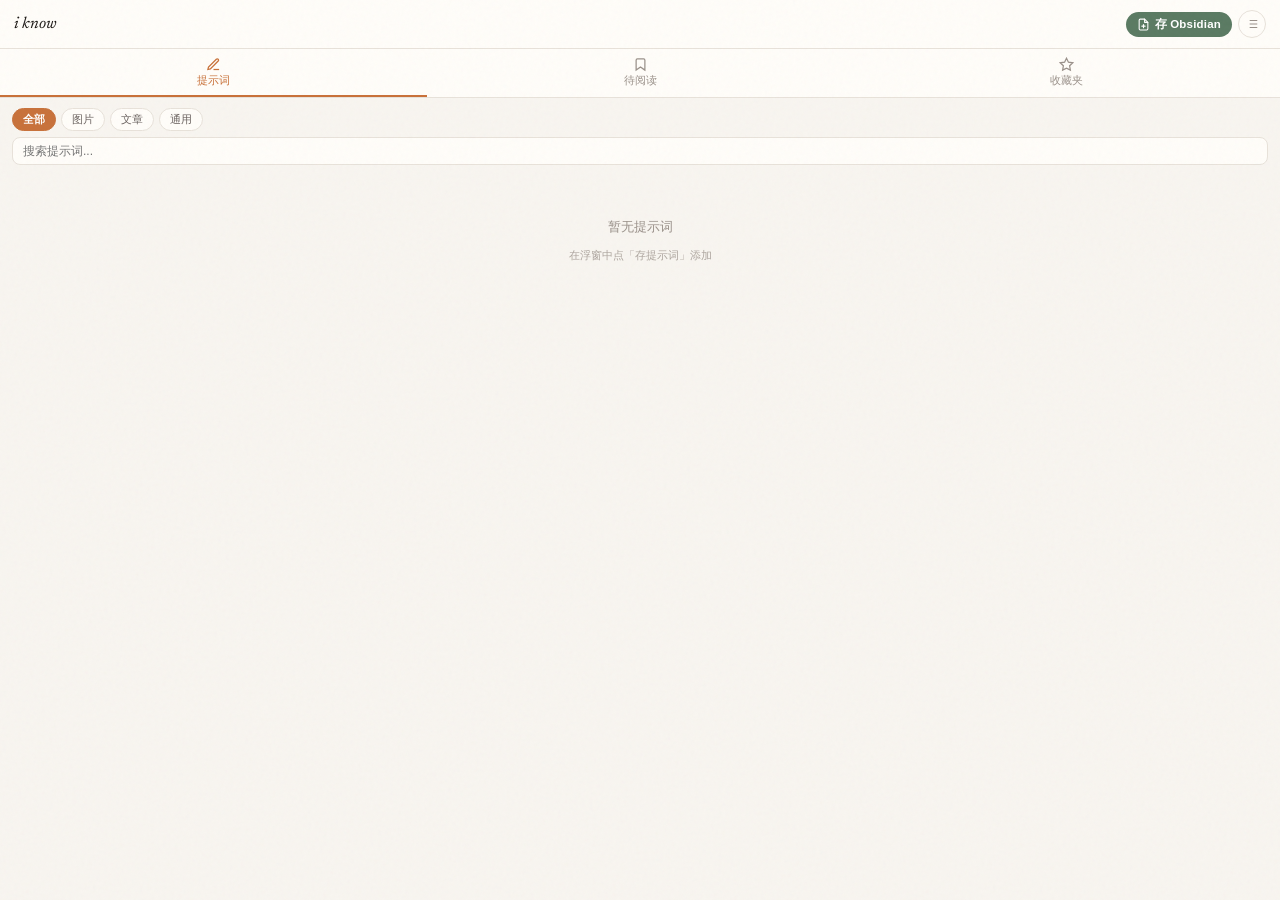
==== sidepanel.html @ 3982d5d7 "🎉 i know v1.0.0 — 浏览器知识中枢 Chrome 扩展首次发布" ====
<!DOCTYPE html>
<html lang="zh-CN">
<head>
  <meta charset="UTF-8">
  <title>i know</title>
  <link rel="stylesheet" href="styles/shared.css">
  <link rel="stylesheet" href="styles/sidepanel.css">
</head>
<body>

<!-- ── Header ─────────────────────────────────────────────── -->
<header class="sp-header">
  <span class="sp-logo">i know</span>
  <div class="sp-header-actions">
    <button class="sp-save-btn" id="spBtnObsidian" title="保存当前页到 Obsidian 收集箱">
      <svg viewBox="0 0 24 24" fill="none" stroke="currentColor" stroke-width="2" stroke-linecap="round" stroke-linejoin="round">
        <path d="M14 2H6a2 2 0 0 0-2 2v16a2 2 0 0 0 2 2h12a2 2 0 0 0 2-2V8z"/>
        <polyline points="14 2 14 8 20 8"/>
        <line x1="12" y1="18" x2="12" y2="12"/>
        <line x1="9" y1="15" x2="15" y2="15"/>
      </svg>
      存 Obsidian
    </button>
    <button class="sp-batch-btn" id="spBtnBatch" title="批量导出到 Obsidian">
      <svg viewBox="0 0 24 24" fill="none" stroke="currentColor" stroke-width="2"><path d="M8 6h13M8 12h13M8 18h13M3 6h.01M3 12h.01M3 18h.01"/></svg>
    </button>
  </div>
</header>

<!-- Obsidian Setup Panel (hidden) -->
<div class="sp-obsidian-setup" id="obsidianSetupPanel" style="display:none">
  <div class="sp-setup-title">⚙️ 首次配置 Obsidian</div>
  <p style="font-size:11px;color:#9a918a;margin:0 0 10px">需安装 Obsidian 社区插件「<strong>Local REST API</strong>」</p>
  <input class="sp-setup-input" id="setupVaultName" placeholder="Vault 名称 (如 My Vault)">
  <input class="sp-setup-input" id="setupInboxFolder" placeholder="收集箱路径 (默认 inbox)" value="inbox">
  <input class="sp-setup-input" id="setupApiKey" placeholder="REST API Key (可选)">
  <div style="display:flex;gap:6px;margin-top:8px">
    <button class="sp-setup-btn primary" id="btnSetupSave">保存并继续</button>
    <button class="sp-setup-btn" id="btnSetupSkip">跳过</button>
  </div>
</div>

<!-- Batch Toolbar (hidden) -->
<div class="sp-batch-toolbar" id="batchToolbar" style="display:none">
  <label class="sp-batch-select-all">
    <input type="checkbox" id="batchSelectAll"> 全选
  </label>
  <span class="sp-batch-count" id="batchCount">已选 0 项</span>
  <button class="sp-batch-export" id="btnBatchExport">📤 批量存 Obsidian</button>
  <button class="sp-batch-cancel" id="btnBatchCancel">取消</button>
</div>

<!-- ── Tab Nav ────────────────────────────────────────────── -->
<nav class="sp-tabs">
  <button class="sp-tab active" data-tab="prompts">
    <svg viewBox="0 0 24 24" fill="none" stroke="currentColor" stroke-width="2"><path d="M12 20h9"/><path d="M16.5 3.5a2.121 2.121 0 0 1 3 3L7 19l-4 1 1-4L16.5 3.5z"/></svg>
    提示词
  </button>
  <button class="sp-tab" data-tab="readlater">
    <svg viewBox="0 0 24 24" fill="none" stroke="currentColor" stroke-width="2"><path d="M19 21l-7-5-7 5V5a2 2 0 0 1 2-2h10a2 2 0 0 1 2 2z"/></svg>
    待阅读
    <span class="sp-badge" id="readLaterBadge"></span>
  </button>
  <button class="sp-tab" data-tab="favorites">
    <svg viewBox="0 0 24 24" fill="none" stroke="currentColor" stroke-width="2"><polygon points="12 2 15.09 8.26 22 9.27 17 14.14 18.18 21.02 12 17.77 5.82 21.02 7 14.14 2 9.27 8.91 8.26 12 2"/></svg>
    收藏夹
  </button>
</nav>

<!-- ── Prompts Panel ───────────────────────────────────────── -->
<section class="sp-panel active" id="panelPrompts">
  <div class="sp-filter-row">
    <button class="sp-filter active" data-subtype="all">全部</button>
    <button class="sp-filter" data-subtype="image_prompt">图片</button>
    <button class="sp-filter" data-subtype="article_prompt">文章</button>
    <button class="sp-filter" data-subtype="other_prompt">通用</button>
  </div>
  <div class="sp-search-row">
    <input class="sp-search" id="promptSearch" type="text" placeholder="搜索提示词...">
  </div>
  <div class="sp-list" id="promptList">
    <div class="sp-empty">暂无提示词<br><small>在浮窗中点「存提示词」添加</small></div>
  </div>
</section>

<!-- ── Read Later Panel ───────────────────────────────────── -->
<section class="sp-panel" id="panelReadlater">
  <div class="sp-list" id="readLaterList">
    <div class="sp-empty">
      <svg viewBox="0 0 24 24" fill="none" stroke="currentColor" stroke-width="1.5"><path d="M19 21l-7-5-7 5V5a2 2 0 0 1 2-2h10a2 2 0 0 1 2 2z"/></svg>
      收件箱清零 🎉
    </div>
  </div>
</section>

<!-- ── Favorites Panel ────────────────────────────────────── -->
<section class="sp-panel" id="panelFavorites">
  <div class="sp-list" id="favoritesList">
    <div class="sp-empty">
      <svg viewBox="0 0 24 24" fill="none" stroke="currentColor" stroke-width="1.5"><polygon points="12 2 15.09 8.26 22 9.27 17 14.14 18.18 21.02 12 17.77 5.82 21.02 7 14.14 2 9.27 8.91 8.26 12 2"/></svg>
      还没有收藏<br><small>在知识库中点 ★ 收藏</small>
    </div>
  </div>
</section>

<!-- ── Toast ──────────────────────────────────────────────── -->
<div id="spToast"></div>

<script src="js/storage.js"></script>
<script src="js/obsidian.js"></script>
<script src="js/sidepanel.js"></script>
</body>
</html>
---- styles/shared.css ----
/* ============================================================
   i know — Design System (Tab-Out 风格延续)
   Warm paper palette · Newsreader + DM Sans · Clean minimal
   ============================================================ */

@import url('https://fonts.googleapis.com/css2?family=Newsreader:ital,opsz,wght@0,6..72,300;0,6..72,400;0,6..72,500;1,6..72,300;1,6..72,400&family=DM+Sans:wght@300;400;500;600&display=swap');

/* ── Design Tokens ── */
:root {
  /* Core palette — inherited from tab-out */
  --ink:          #1a1613;
  --paper:        #f8f5f0;
  --warm-gray:    #e8e2da;
  --muted:        #9a918a;
  --card-bg:      #fffdf9;
  --shadow:       rgba(26, 22, 19, 0.06);

  /* Accents — tab-out palette */
  --amber:        #c8713a;
  --amber-light:  rgba(200, 113, 58, 0.08);
  --amber-border: rgba(200, 113, 58, 0.18);
  --sage:         #5a7a62;
  --sage-light:   rgba(90, 122, 98, 0.08);
  --sage-border:  rgba(90, 122, 98, 0.22);
  --slate:        #5a6b7a;
  --rose:         #b35a5a;
  --rose-light:   rgba(179, 90, 90, 0.08);

  /* Status */
  --status-active:    #3d7a4a;
  --status-cooling:   #b8892e;
  --status-archived:  #b35a5a;

  /* Knowledge category accents (tinted, low-saturation) */
  --cat-prompt:    #7a6a5a;   /* warm brown-gray */
  --cat-skill:     #5a7a62;   /* sage */
  --cat-article:   #5a6b7a;   /* slate */
  --cat-screenshot:#6a5a7a;   /* dusty purple */
  --cat-link:      #9a918a;   /* muted */

  /* Typography */
  --font-serif: 'Newsreader', Georgia, serif;
  --font-sans:  'DM Sans', -apple-system, sans-serif;

  /* Transitions */
  --ease: cubic-bezier(0.16, 1, 0.3, 1);
}

/* ── Reset ── */
*, *::before, *::after { margin: 0; padding: 0; box-sizing: border-box; }

html { scroll-behavior: smooth; }

body {
  font-family: var(--font-sans);
  background: var(--paper);
  color: var(--ink);
  min-height: 100vh;
  -webkit-font-smoothing: antialiased;
}

/* Paper texture overlay */
body::before {
  content: '';
  position: fixed;
  inset: 0;
  background-image: url("data:image/svg+xml,%3Csvg viewBox='0 0 256 256' xmlns='http://www.w3.org/2000/svg'%3E%3Cfilter id='noise'%3E%3CfeTurbulence type='fractalNoise' baseFrequency='0.9' numOctaves='4' stitchTiles='stitch'/%3E%3C/filter%3E%3Crect width='100%25' height='100%25' filter='url(%23noise)' opacity='0.03'/%3E%3C/svg%3E");
  pointer-events: none;
  z-index: 0;
}

/* ── Scrollbar ── */
::-webkit-scrollbar { width: 5px; }
::-webkit-scrollbar-track { background: transparent; }
::-webkit-scrollbar-thumb { background: var(--warm-gray); border-radius: 3px; }

/* ── Utility: action buttons (shared small style) ── */
.action-btn {
  font-family: var(--font-sans);
  font-size: 11px;
  font-weight: 500;
  padding: 5px 14px;
  border-radius: 4px;
  border: 1px solid var(--warm-gray);
  background: var(--card-bg);
  color: var(--muted);
  cursor: pointer;
  transition: all 0.2s;
  display: inline-flex;
  align-items: center;
  gap: 5px;
  text-decoration: none;
}
.action-btn:hover { border-color: var(--ink); color: var(--ink); }
.action-btn svg { width: 12px; height: 12px; }
.action-btn.primary { background: var(--ink); color: var(--paper); border-color: var(--ink); }
.action-btn.primary:hover { opacity: 0.85; }
.action-btn.amber { border-color: var(--amber-border); color: var(--amber); background: var(--amber-light); }
.action-btn.amber:hover { background: rgba(200,113,58,0.14); border-color: var(--amber); }
.action-btn.sage { border-color: var(--sage-border); color: var(--sage); background: var(--sage-light); }
.action-btn.sage:hover { background: rgba(90,122,98,0.14); border-color: var(--sage); }

/* ── Toast ── */
.toast {
  position: fixed;
  bottom: 32px;
  left: 50%;
  transform: translateX(-50%) translateY(80px);
  background: var(--ink);
  color: var(--paper);
  font-family: var(--font-sans);
  font-size: 13px;
  font-weight: 500;
  padding: 12px 24px;
  border-radius: 8px;
  box-shadow: 0 8px 32px rgba(0,0,0,0.18);
  z-index: 9999;
  opacity: 0;
  transition: all 0.4s var(--ease);
  pointer-events: none;
  display: flex;
  align-items: center;
  gap: 8px;
}
.toast.visible { opacity: 1; transform: translateX(-50%) translateY(0); }
.toast svg { width: 16px; height: 16px; color: var(--status-active); flex-shrink: 0; }

/* ── Modal ── */
.modal-overlay {
  position: fixed;
  inset: 0;
  background: rgba(26, 22, 19, 0.45);
  backdrop-filter: blur(3px);
  display: flex;
  align-items: center;
  justify-content: center;
  z-index: 10000;
  opacity: 0;
  visibility: hidden;
  transition: all 0.25s;
}
.modal-overlay.active { opacity: 1; visibility: visible; }
.modal {
  background: var(--card-bg);
  border: 1px solid var(--warm-gray);
  border-radius: 10px;
  padding: 28px 32px;
  max-width: 520px;
  width: 90%;
  max-height: 82vh;
  overflow-y: auto;
  box-shadow: 0 24px 60px rgba(26,22,19,0.15);
  animation: modalIn 0.3s var(--ease);
}
.modal.modal-wide { max-width: 680px; }
@keyframes modalIn {
  from { opacity: 0; transform: translateY(16px) scale(0.97); }
  to   { opacity: 1; transform: translateY(0) scale(1); }
}
.modal-header {
  display: flex;
  align-items: flex-start;
  justify-content: space-between;
  margin-bottom: 22px;
}
.modal-header h2 {
  font-family: var(--font-serif);
  font-weight: 400;
  font-size: 20px;
  color: var(--ink);
}
.modal-close-btn {
  background: none;
  border: none;
  color: var(--muted);
  cursor: pointer;
  padding: 2px;
  border-radius: 4px;
  transition: color 0.15s, background 0.15s;
}
.modal-close-btn:hover { color: var(--ink); background: var(--warm-gray); }
.modal-close-btn svg { width: 18px; height: 18px; display: block; }
.modal-footer {
  display: flex;
  justify-content: flex-end;
  gap: 8px;
  margin-top: 22px;
  padding-top: 18px;
  border-top: 1px solid var(--warm-gray);
}

/* ── Form elements ── */
.form-group { margin-bottom: 14px; }
.form-group label {
  display: block;
  font-size: 12px;
  font-weight: 600;
  color: var(--muted);
  text-transform: uppercase;
  letter-spacing: 0.5px;
  margin-bottom: 5px;
}
.form-input, .form-textarea, .form-select {
  width: 100%;
  padding: 9px 12px;
  background: var(--paper);
  border: 1px solid var(--warm-gray);
  border-radius: 6px;
  font-family: var(--font-sans);
  font-size: 13px;
  color: var(--ink);
  outline: none;
  transition: border-color 0.2s;
}
.form-input::placeholder, .form-textarea::placeholder { color: var(--muted); }
.form-input:focus, .form-textarea:focus, .form-select:focus { border-color: var(--amber); }
.form-textarea { min-height: 110px; resize: vertical; line-height: 1.6; }
.form-select { appearance: none; cursor: pointer; }
.form-checkbox-label {
  display: flex;
  align-items: center;
  gap: 8px;
  font-size: 13px;
  color: var(--ink);
  cursor: pointer;
}
.form-checkbox-label input[type="checkbox"] { accent-color: var(--sage); cursor: pointer; }

/* ── Animations ── */
@keyframes fadeUp {
  from { opacity: 0; transform: translateY(10px); }
  to   { opacity: 1; transform: translateY(0); }
}
@keyframes fadeIn {
  from { opacity: 0; }
  to   { opacity: 1; }
}
---- styles/sidepanel.css ----
/* ============================================================
   i know — Side Panel CSS (Tab-Out Warm Aesthetic)
   ============================================================ */

*, *::before, *::after { box-sizing: border-box; margin: 0; padding: 0; }

:root {
  --paper:   #fffdf9;
  --paper2:  #f8f5f0;
  --paper3:  #f0ece6;
  --ink:     #1a1613;
  --ink2:    #6b6360;
  --muted:   #9a918a;
  --border:  #e8e2da;
  --amber:   #c8713a;
  --sage:    #5a7a62;
  --rose:    #b35a5a;
  --radius:  8px;
}

html, body {
  height: 100%;
  background: var(--paper2);
  color: var(--ink);
  font-family: -apple-system, 'DM Sans', sans-serif;
  font-size: 13px;
  line-height: 1.5;
  overflow: hidden;
  display: flex;
  flex-direction: column;
}

/* ── Header ─────────────────────────────────────────────── */
.sp-header {
  display: flex;
  align-items: center;
  justify-content: space-between;
  padding: 10px 14px;
  background: var(--paper);
  border-bottom: 1px solid var(--border);
  flex-shrink: 0;
}

.sp-logo {
  font-family: 'Newsreader', Georgia, serif;
  font-size: 16px;
  font-style: italic;
  color: var(--ink);
  letter-spacing: -0.3px;
}

.sp-save-btn {
  display: flex;
  align-items: center;
  gap: 5px;
  padding: 5px 11px;
  background: var(--sage);
  color: #fff;
  border: none;
  border-radius: 20px;
  font-size: 11.5px;
  font-weight: 600;
  cursor: pointer;
  transition: all 0.18s ease;
  letter-spacing: 0.2px;
}
.sp-save-btn svg { width: 13px; height: 13px; stroke: #fff; }
.sp-save-btn:hover { background: #4a6952; transform: scale(1.03); }
.sp-save-btn:active { transform: scale(0.97); }
.sp-save-btn.loading { opacity: 0.7; pointer-events: none; }

/* ── Tab Nav ────────────────────────────────────────────── */
.sp-tabs {
  display: flex;
  background: var(--paper);
  border-bottom: 1px solid var(--border);
  flex-shrink: 0;
}

.sp-tab {
  flex: 1;
  display: flex;
  flex-direction: column;
  align-items: center;
  gap: 2px;
  padding: 8px 4px 7px;
  background: none;
  border: none;
  border-bottom: 2px solid transparent;
  color: var(--muted);
  font-size: 10.5px;
  font-weight: 500;
  cursor: pointer;
  transition: all 0.15s ease;
  position: relative;
}
.sp-tab svg { width: 15px; height: 15px; stroke: var(--muted); transition: stroke 0.15s; }
.sp-tab:hover { color: var(--ink2); }
.sp-tab:hover svg { stroke: var(--ink2); }
.sp-tab.active {
  color: var(--amber);
  border-bottom-color: var(--amber);
}
.sp-tab.active svg { stroke: var(--amber); }

.sp-badge {
  position: absolute;
  top: 6px; right: 16px;
  background: var(--amber);
  color: #fff;
  font-size: 9px;
  font-weight: 700;
  min-width: 16px; height: 16px;
  border-radius: 8px;
  display: none;
  align-items: center;
  justify-content: center;
  padding: 0 3px;
  line-height: 1;
}
.sp-badge.visible { display: flex; }

/* ── Panels ─────────────────────────────────────────────── */
.sp-panel {
  display: none;
  flex-direction: column;
  flex: 1;
  overflow: hidden;
  background: var(--paper2);
}
.sp-panel.active { display: flex; }

/* ── Filter Row (Prompts) ────────────────────────────────── */
.sp-filter-row {
  display: flex;
  gap: 5px;
  padding: 10px 12px 6px;
  flex-shrink: 0;
}
.sp-filter {
  padding: 3px 10px;
  border: 1px solid var(--border);
  border-radius: 20px;
  background: var(--paper);
  color: var(--ink2);
  font-size: 11px;
  cursor: pointer;
  transition: all 0.15s ease;
}
.sp-filter:hover { border-color: var(--amber); color: var(--amber); }
.sp-filter.active {
  background: var(--amber);
  border-color: var(--amber);
  color: #fff;
  font-weight: 600;
}

/* ── Search Row ─────────────────────────────────────────── */
.sp-search-row { padding: 0 12px 8px; flex-shrink: 0; }
.sp-search {
  width: 100%;
  padding: 6px 10px;
  border: 1px solid var(--border);
  border-radius: var(--radius);
  background: var(--paper);
  font-size: 12px;
  color: var(--ink);
  outline: none;
  transition: border-color 0.15s;
}
.sp-search:focus { border-color: var(--amber); }

/* ── Scrollable List ─────────────────────────────────────── */
.sp-list {
  flex: 1;
  overflow-y: auto;
  padding: 4px 8px 20px;
  display: flex;
  flex-direction: column;
  gap: 6px;
}
.sp-list::-webkit-scrollbar { width: 4px; }
.sp-list::-webkit-scrollbar-thumb { background: var(--border); border-radius: 2px; }

/* ── Empty State ─────────────────────────────────────────── */
.sp-empty {
  display: flex;
  flex-direction: column;
  align-items: center;
  gap: 10px;
  padding: 40px 20px;
  color: var(--muted);
  font-size: 13px;
  text-align: center;
}
.sp-empty svg { width: 32px; height: 32px; opacity: 0.35; }
.sp-empty small { font-size: 11px; color: var(--muted); opacity: 0.8; }

/* ── Prompt Card ─────────────────────────────────────────── */
.sp-prompt-card {
  background: var(--paper);
  border: 1px solid var(--border);
  border-radius: var(--radius);
  padding: 10px 12px;
  transition: box-shadow 0.15s;
}
.sp-prompt-card:hover { box-shadow: 0 2px 10px rgba(26,22,19,0.07); }

.sp-prompt-head {
  display: flex;
  align-items: flex-start;
  justify-content: space-between;
  gap: 8px;
  margin-bottom: 5px;
}
.sp-prompt-title {
  font-size: 12.5px;
  font-weight: 600;
  color: var(--ink);
  line-height: 1.35;
  flex: 1;
}
.sp-type-badge {
  font-size: 9.5px;
  padding: 1px 6px;
  border-radius: 10px;
  border: 1px solid;
  white-space: nowrap;
  flex-shrink: 0;
}
.sp-type-badge.image_prompt  { color: #7c4ddb; border-color: rgba(124,77,219,0.3); background: rgba(124,77,219,0.06); }
.sp-type-badge.article_prompt { color: #2980b9; border-color: rgba(41,128,185,0.3); background: rgba(41,128,185,0.06); }
.sp-type-badge.other_prompt  { color: var(--amber); border-color: rgba(200,113,58,0.3); background: rgba(200,113,58,0.06); }

.sp-prompt-preview {
  font-size: 11.5px;
  color: var(--muted);
  line-height: 1.45;
  margin-bottom: 8px;
  display: -webkit-box;
  -webkit-line-clamp: 2;
  -webkit-box-orient: vertical;
  overflow: hidden;
}

.sp-prompt-footer {
  display: flex;
  align-items: center;
  justify-content: space-between;
}
.sp-prompt-time { font-size: 10px; color: var(--muted); }
.sp-copy-btn {
  display: flex;
  align-items: center;
  gap: 3px;
  padding: 3px 9px;
  border: 1px solid var(--border);
  border-radius: 12px;
  background: var(--paper2);
  color: var(--ink2);
  font-size: 11px;
  cursor: pointer;
  transition: all 0.15s;
}
.sp-copy-btn svg { width: 11px; height: 11px; }
.sp-copy-btn:hover { border-color: var(--amber); color: var(--amber); }
.sp-copy-btn.copied { border-color: var(--sage); color: var(--sage); background: rgba(90,122,98,0.06); }

/* ── Read Later Item ─────────────────────────────────────── */
.sp-rl-item {
  display: flex;
  align-items: flex-start;
  gap: 9px;
  background: var(--paper);
  border: 1px solid var(--border);
  border-radius: var(--radius);
  padding: 10px 10px 10px 12px;
  cursor: pointer;
  transition: all 0.15s;
  text-decoration: none;
  color: inherit;
}
.sp-rl-item:hover {
  border-color: var(--amber);
  box-shadow: 0 2px 10px rgba(200,113,58,0.1);
  transform: translateX(2px);
}
.sp-rl-item:hover .sp-rl-title { color: var(--amber); }

.sp-rl-favicon {
  width: 16px; height: 16px;
  border-radius: 3px;
  flex-shrink: 0;
  margin-top: 1px;
  background: var(--paper3);
}
.sp-rl-body { flex: 1; min-width: 0; }
.sp-rl-title {
  font-size: 12.5px;
  font-weight: 500;
  color: var(--ink);
  line-height: 1.35;
  margin-bottom: 3px;
  display: -webkit-box;
  -webkit-line-clamp: 2;
  -webkit-box-orient: vertical;
  overflow: hidden;
  transition: color 0.15s;
}
.sp-rl-meta {
  display: flex;
  align-items: center;
  gap: 6px;
  font-size: 10.5px;
  color: var(--muted);
}
.sp-rl-domain { font-weight: 500; }

.sp-rl-actions {
  display: flex;
  flex-direction: column;
  gap: 4px;
  flex-shrink: 0;
}
.sp-icon-btn {
  width: 24px; height: 24px;
  border-radius: 50%;
  border: none;
  background: none;
  color: var(--muted);
  cursor: pointer;
  display: flex; align-items: center; justify-content: center;
  transition: all 0.15s;
}
.sp-icon-btn svg { width: 13px; height: 13px; }
.sp-icon-btn:hover { background: var(--paper3); color: var(--ink); }
.sp-icon-btn.done:hover { color: var(--sage); }
.sp-icon-btn.del:hover  { color: var(--rose); }

/* ── Favorite Card ───────────────────────────────────────── */
.sp-fav-card {
  background: var(--paper);
  border: 1px solid var(--border);
  border-radius: var(--radius);
  padding: 10px 12px;
  transition: all 0.15s;
}
.sp-fav-card:hover { box-shadow: 0 2px 10px rgba(26,22,19,0.07); }

.sp-fav-head {
  display: flex;
  align-items: flex-start;
  justify-content: space-between;
  gap: 6px;
  margin-bottom: 4px;
}
.sp-fav-title {
  font-size: 12.5px;
  font-weight: 600;
  color: var(--ink);
  flex: 1;
  line-height: 1.35;
  text-decoration: none;
  transition: color 0.15s;
}
a.sp-fav-title:hover { color: var(--amber); }

.sp-fav-footer {
  display: flex;
  align-items: center;
  justify-content: space-between;
  margin-top: 6px;
}
.sp-fav-source {
  font-size: 10.5px;
  color: var(--muted);
  text-decoration: none;
  max-width: 140px;
  overflow: hidden;
  text-overflow: ellipsis;
  white-space: nowrap;
}
.sp-fav-source:hover { color: var(--amber); }
.sp-unpin-btn {
  font-size: 11px;
  color: var(--muted);
  background: none;
  border: none;
  cursor: pointer;
  padding: 2px 6px;
  border-radius: 4px;
  transition: all 0.15s;
}
.sp-unpin-btn:hover { color: var(--rose); background: rgba(179,90,90,0.08); }

/* ── Header Actions ── */
.sp-header-actions { display: flex; align-items: center; gap: 6px; }
.sp-batch-btn {
  width: 28px; height: 28px; border-radius: 50%;
  border: 1px solid var(--border); background: var(--paper);
  color: var(--muted); cursor: pointer;
  display: flex; align-items: center; justify-content: center;
  transition: all 0.15s;
}
.sp-batch-btn svg { width: 14px; height: 14px; }
.sp-batch-btn:hover { border-color: var(--amber); color: var(--amber); }

/* ── Obsidian Setup Panel ── */
.sp-obsidian-setup {
  padding: 14px 14px 12px;
  background: var(--paper);
  border-bottom: 1px solid var(--border);
  animation: fadeIn 0.2s;
}
@keyframes fadeIn { from { opacity:0; transform: translateY(-5px); } to { opacity:1; transform: none; } }
.sp-setup-title { font-size: 13px; font-weight: 600; margin-bottom: 6px; color: var(--ink); }
.sp-setup-input {
  display: block; width: 100%; padding: 6px 10px; margin-bottom: 6px;
  border: 1px solid var(--border); border-radius: 6px;
  font-size: 12px; background: var(--paper2); color: var(--ink);
  outline: none; box-sizing: border-box;
}
.sp-setup-input:focus { border-color: var(--amber); }
.sp-setup-btn {
  padding: 5px 14px; border: 1px solid var(--border); border-radius: 6px;
  background: var(--paper2); color: var(--ink2); font-size: 11px;
  cursor: pointer; font-weight: 500; transition: all 0.15s;
}
.sp-setup-btn.primary { background: var(--sage); color: #fff; border-color: var(--sage); }
.sp-setup-btn.primary:hover { background: #4a6952; }

/* ── Batch Toolbar ── */
.sp-batch-toolbar {
  display: flex; align-items: center; gap: 8px;
  padding: 8px 14px; background: var(--ink);
  color: var(--paper); font-size: 12px;
  animation: fadeIn 0.2s;
}
.sp-batch-select-all {
  display: flex; align-items: center; gap: 4px;
  font-size: 11px; cursor: pointer;
}
.sp-batch-count { flex: 1; font-size: 11px; color: rgba(255,253,249,0.7); }
.sp-batch-export {
  padding: 4px 12px; border: none; border-radius: 14px;
  background: var(--sage); color: #fff; font-size: 11px;
  font-weight: 600; cursor: pointer; transition: background 0.15s;
}
.sp-batch-export:hover { background: #4a6952; }
.sp-batch-cancel {
  padding: 4px 10px; border: none; border-radius: 14px;
  background: rgba(255,253,249,0.15); color: var(--paper); font-size: 11px;
  cursor: pointer; transition: background 0.15s;
}
.sp-batch-cancel:hover { background: rgba(255,253,249,0.25); }

/* Batch mode checkboxes */
.sp-batch-check {
  width: 16px; height: 16px; flex-shrink: 0;
  accent-color: var(--amber);
}

/* ── Toast ───────────────────────────────────────────────── */
#spToast {
  position: fixed;
  bottom: 14px; left: 50%;
  transform: translateX(-50%) translateY(10px);
  background: var(--ink);
  color: var(--paper);
  padding: 7px 16px;
  border-radius: 20px;
  font-size: 12px;
  font-weight: 500;
  opacity: 0;
  pointer-events: none;
  transition: all 0.22s cubic-bezier(0.16,1,0.3,1);
  white-space: nowrap;
  z-index: 999;
}
#spToast.show {
  opacity: 1;
  transform: translateX(-50%) translateY(0);
}
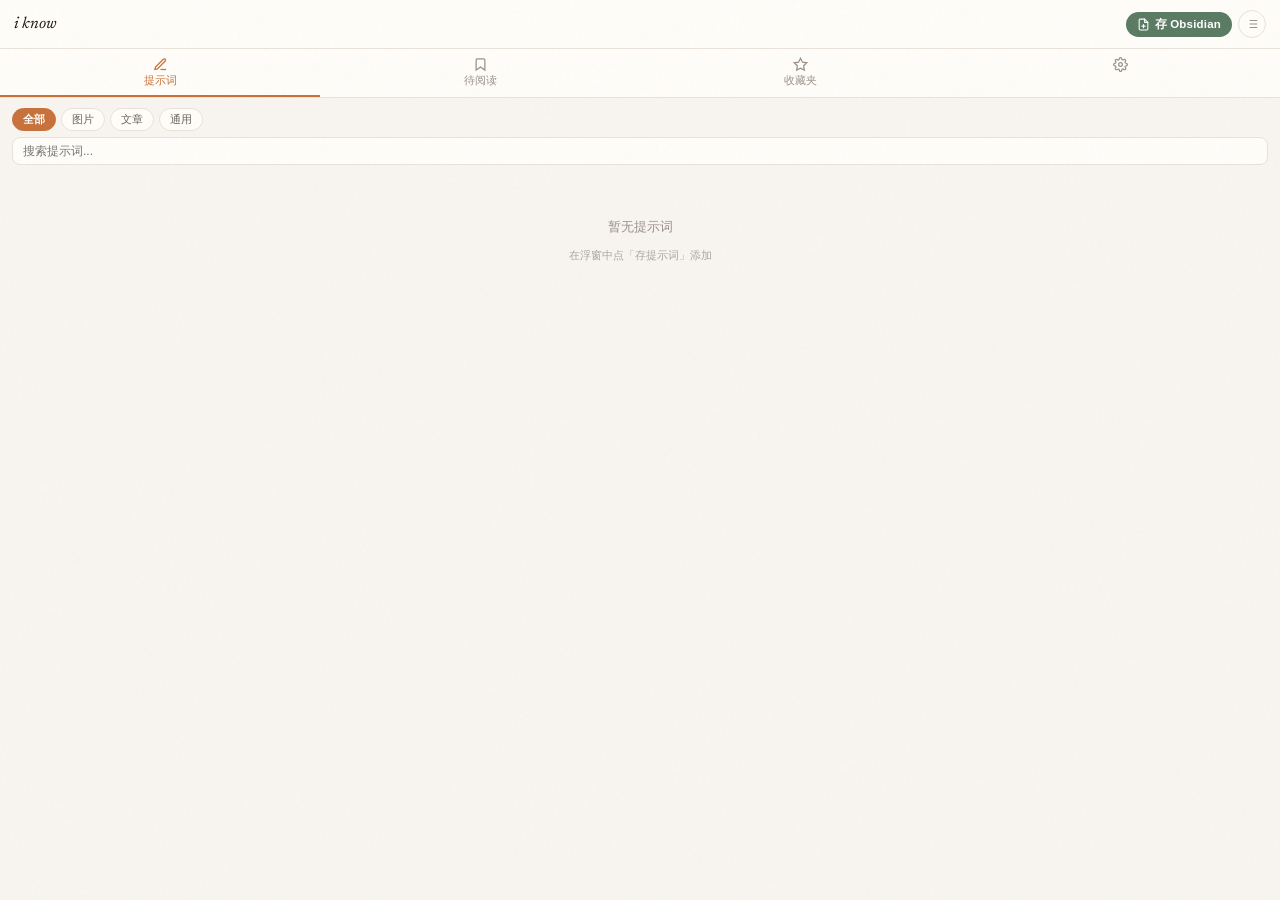
==== commit 34a091cc: "⚙️ 支持多 AI 翻译模型（Gemini/DeepSeek/Claude/Qwen），并在侧边栏新增设置面板" ====
--- a/sidepanel.html
+++ b/sidepanel.html
@@ -65,6 +65,9 @@
     <svg viewBox="0 0 24 24" fill="none" stroke="currentColor" stroke-width="2"><polygon points="12 2 15.09 8.26 22 9.27 17 14.14 18.18 21.02 12 17.77 5.82 21.02 7 14.14 2 9.27 8.91 8.26 12 2"/></svg>
     收藏夹
   </button>
+  <button class="sp-tab" data-tab="settings" style="margin-left:auto">
+    <svg viewBox="0 0 24 24" fill="none" stroke="currentColor" stroke-width="2"><circle cx="12" cy="12" r="3"/><path d="M19.4 15a1.65 1.65 0 0 0 .33 1.82l.06.06a2 2 0 0 1 0 2.83 2 2 0 0 1-2.83 0l-.06-.06a1.65 1.65 0 0 0-1.82-.33 1.65 1.65 0 0 0-1 1.51V21a2 2 0 0 1-2 2 2 2 0 0 1-2-2v-.09A1.65 1.65 0 0 0 9 19.4a1.65 1.65 0 0 0-1.82.33l-.06.06a2 2 0 0 1-2.83 0 2 2 0 0 1 0-2.83l.06-.06a1.65 1.65 0 0 0 .33-1.82 1.65 1.65 0 0 0-1.51-1H3a2 2 0 0 1-2-2 2 2 0 0 1 2-2h.09A1.65 1.65 0 0 0 4.6 9a1.65 1.65 0 0 0-.33-1.82l-.06-.06a2 2 0 0 1 0-2.83 2 2 0 0 1 2.83 0l.06.06a1.65 1.65 0 0 0 1.82.33H9a1.65 1.65 0 0 0 1-1.51V3a2 2 0 0 1 2-2 2 2 0 0 1 2 2v.09a1.65 1.65 0 0 0 1 1.51 1.65 1.65 0 0 0 1.82-.33l.06-.06a2 2 0 0 1 2.83 0 2 2 0 0 1 0 2.83l-.06.06a1.65 1.65 0 0 0-.33 1.82V9a1.65 1.65 0 0 0 1.51 1H21a2 2 0 0 1 2 2 2 2 0 0 1-2 2h-.09a1.65 1.65 0 0 0-1.51 1z"/></svg>
+  </button>
 </nav>
 
 <!-- ── Prompts Panel ───────────────────────────────────────── -->
@@ -103,6 +106,21 @@
   </div>
 </section>
 
+<!-- ── Settings Panel ─────────────────────────────────────── -->
+<section class="sp-panel" id="panelSettings">
+  <div class="sp-settings-group">
+    <div class="sp-settings-title">🌍 划词翻译 AI 模型</div>
+    <select class="sp-setup-input" id="settingAiProvider" style="margin-bottom:8px">
+      <option value="gemini">Google Gemini</option>
+      <option value="deepseek">DeepSeek</option>
+      <option value="claude">Anthropic Claude</option>
+      <option value="qwen">阿里通义千问 (Qwen)</option>
+    </select>
+    <input type="password" class="sp-setup-input" id="settingAiKey" placeholder="输入 API Key">
+    <button class="sp-setup-btn primary" id="btnSaveAiSettings" style="margin-top:8px;width:100%">保存 AI 配置</button>
+  </div>
+</section>
+
 <!-- ── Toast ──────────────────────────────────────────────── -->
 <div id="spToast"></div>
 
--- a/styles/sidepanel.css
+++ b/styles/sidepanel.css
@@ -481,3 +481,18 @@
   opacity: 1;
   transform: translateX(-50%) translateY(0);
 }
+
+/* ── Settings Panel ─────────────────────────────────────── */
+.sp-settings-group {
+  padding: 16px;
+  background: var(--paper);
+  border: 1px solid var(--border);
+  border-radius: var(--radius);
+  margin: 12px;
+}
+.sp-settings-title {
+  font-size: 13px;
+  font-weight: 600;
+  color: var(--ink);
+  margin-bottom: 12px;
+}
